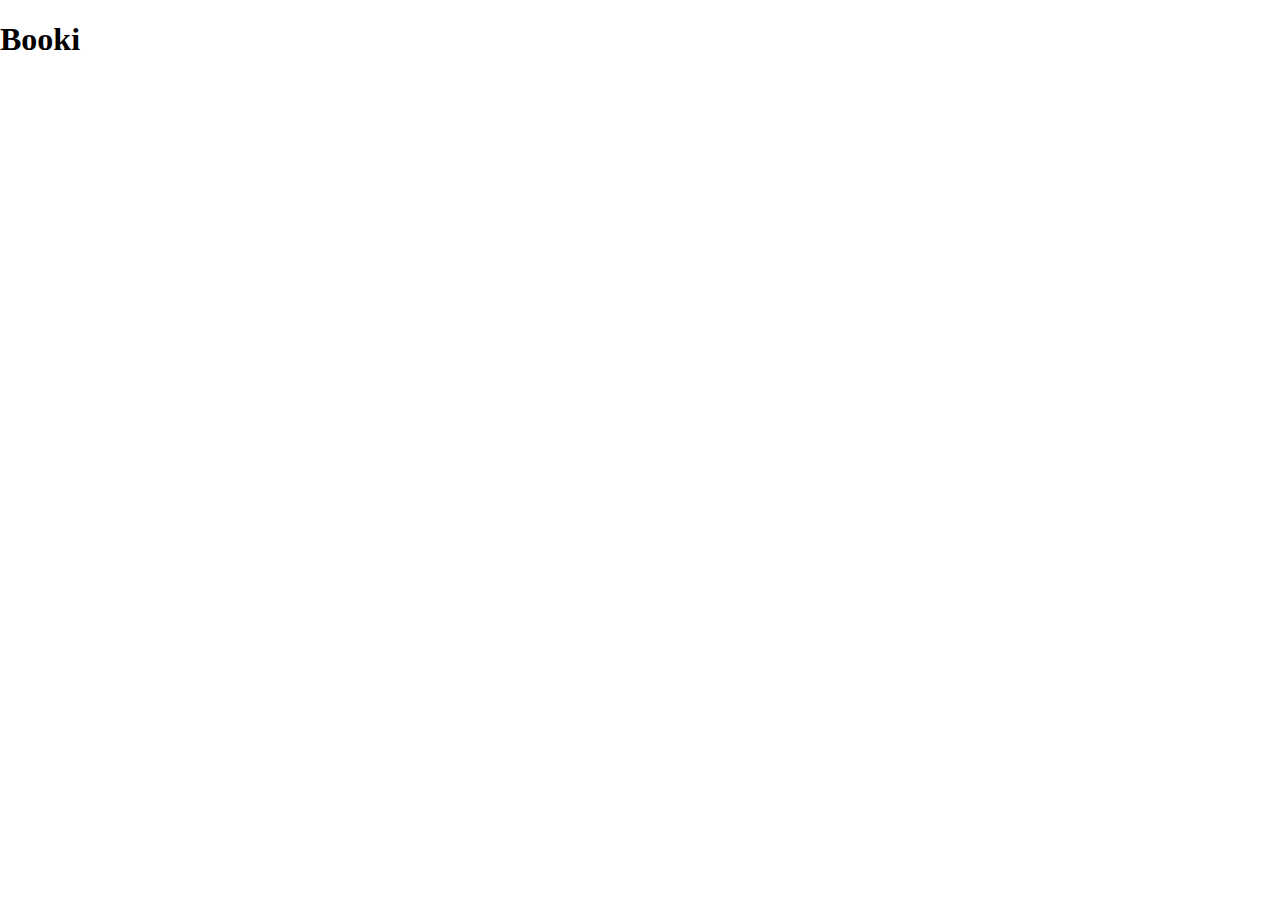
==== index.html @ 427a2ab8 "first commit" ====
<!DOCTYPE html>
<html>
    <head>
        <title>Booki</title>
        <meta charset="UTF-8">
        <meta name="viewport" content="width=device-width, initial-scale=1">
        <link href="css/normalize.css" type="text/css" rel="stylesheet" />
        <link href="css/style.css" type="text/css" rel="stylesheet" />
        <link rel="preconnect" href="https://fonts.googleapis.com">
        <link rel="preconnect" href="https://fonts.gstatic.com" crossorigin>
        <link href="https://fonts.googleapis.com/css2?family=Raleway:ital,wght@0,100;0,200;0,300;0,400;0,500;0,600;0,700;0,800;0,900;1,100;1,200;1,300;1,400;1,500;1,600;1,700;1,800;1,900&display=swap" rel="stylesheet">
        <link rel="stylesheet" href="https://cdn.jsdelivr.net/npm/@fortawesome/fontawesome-free@5.15.4/css/fontawesome.min.css" integrity="sha384-jLKHWM3JRmfMU0A5x5AkjWkw/EYfGUAGagvnfryNV3F9VqM98XiIH7VBGVoxVSc7" crossorigin="anonymous">
    </head>
    <body>
        <h1>Booki</h1>
    </body>
</html>
---- css/style.css ----
html {
    box-sizing: border-box;
  }

*, *:before, *:after {
    box-sizing: inherit;
  }
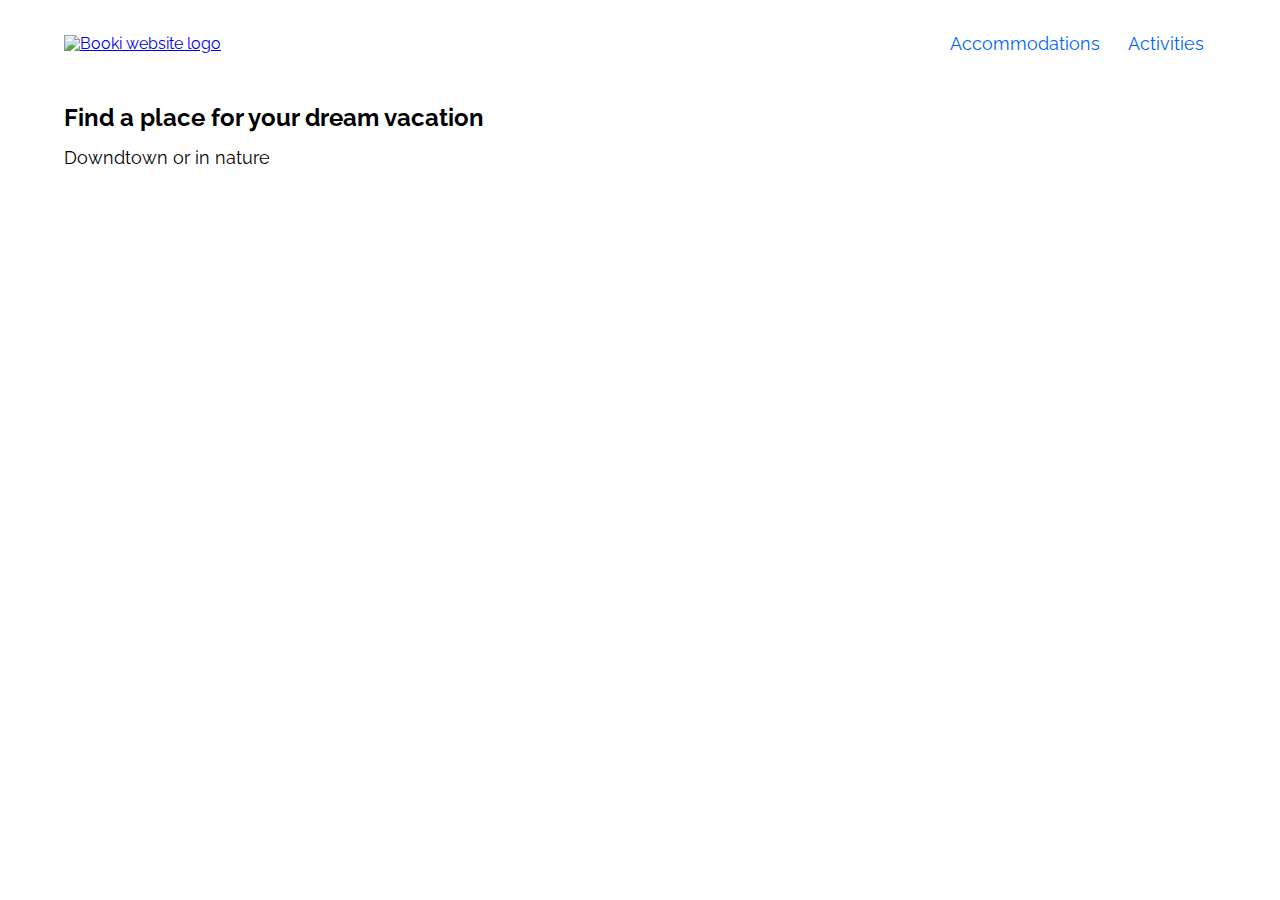
==== commit 497eb5d2: "Minor corrections for the style" ====
--- a/index.html
+++ b/index.html
@@ -1,17 +1,36 @@
 <!DOCTYPE html>
 <html>
     <head>
-        <title>Booki</title>
+        <meta name="viewport" content="width=device-width, initial-scale=1.0">
         <meta charset="UTF-8">
-        <meta name="viewport" content="width=device-width, initial-scale=1">
+        <title>Booki website</title>
         <link href="css/normalize.css" type="text/css" rel="stylesheet" />
         <link href="css/style.css" type="text/css" rel="stylesheet" />
         <link rel="preconnect" href="https://fonts.googleapis.com">
         <link rel="preconnect" href="https://fonts.gstatic.com" crossorigin>
         <link href="https://fonts.googleapis.com/css2?family=Raleway:ital,wght@0,100;0,200;0,300;0,400;0,500;0,600;0,700;0,800;0,900;1,100;1,200;1,300;1,400;1,500;1,600;1,700;1,800;1,900&display=swap" rel="stylesheet">
-        <link rel="stylesheet" href="https://cdn.jsdelivr.net/npm/@fortawesome/fontawesome-free@5.15.4/css/fontawesome.min.css" integrity="sha384-jLKHWM3JRmfMU0A5x5AkjWkw/EYfGUAGagvnfryNV3F9VqM98XiIH7VBGVoxVSc7" crossorigin="anonymous">
+        <script src="https://kit.fontawesome.com/d21300426d.js" crossorigin="anonymous"></script>
     </head>
     <body>
-        <h1>Booki</h1>
+    <header>
+        <nav>
+            <a href="index.html"><img src="assets/Booki.png" alt="Booki website logo"></a>
+            <div class="nav-links">
+                <ul>
+                    <li><a href="">Accommodations</a></li>
+                    <li><a href="">Activities</a></li>
+
+                    <!-- HOW TO ADD THE LINE ABOVE LI-ELEMENTS AT THE UPPER SIDE OF THE PAGE? -->
+
+                </ul>
+            </div>
+        </nav>
+
+    <div class="text-box">
+        <h1>Find a place for your dream vacation</h1>
+        <p>Downdtown or in nature</p>
+    </div>
+    </header>
+    <i class="fas fa-map-marker-alt"></i>
     </body>
 </html>--- a/css/style.css
+++ b/css/style.css
@@ -4,4 +4,80 @@
 
 *, *:before, *:after {
     box-sizing: inherit;
-  }+  }
+
+* {
+  margin: 0;
+  padding: 0;
+  font-family: 'Raleway', sans-serif;
+}
+
+header {
+  min-height: 100px;
+  width: 100%; 
+}
+
+nav {
+  display: flex;
+  padding: 2% 5%;
+  justify-content: space-between;
+  align-items: center;
+}
+
+.nav-links {
+  flex: 1;
+  text-align: right;
+}
+
+.nav-links ul li {
+  list-style: none;
+  display: inline-block;
+  padding: 8px 12px;
+  position: relative;
+}
+
+.nav-links ul li a {
+  color: #0065FC;
+  text-decoration: none;
+  font-size: 18px;
+}
+
+.nav-links ul li:hover {
+  border-top: 2px solid #0065FC;
+}
+
+.text-box {
+  width: 90%;
+  position: relative;
+  left: 5%;
+}
+
+.text-box h1 {
+  font-size: 24px;
+}
+
+.text-box p {
+  font-size: 18px;
+}
+
+@media(max-width: 768px) {
+  .text-box h1 {
+    font-size: 20px;
+  }
+  .nav-links ul li {
+    display: block;
+  }
+  .nav-links {
+    position: relative;
+    height: 100px;
+    width: 200px;
+    top: 0;
+    right: 0;
+    text-align: left;
+    z-index: 2;
+  }
+  .nav-links ul li:hover {
+    border-bottom: 2px solid #0065FC;
+    border-top: none;
+  }
+}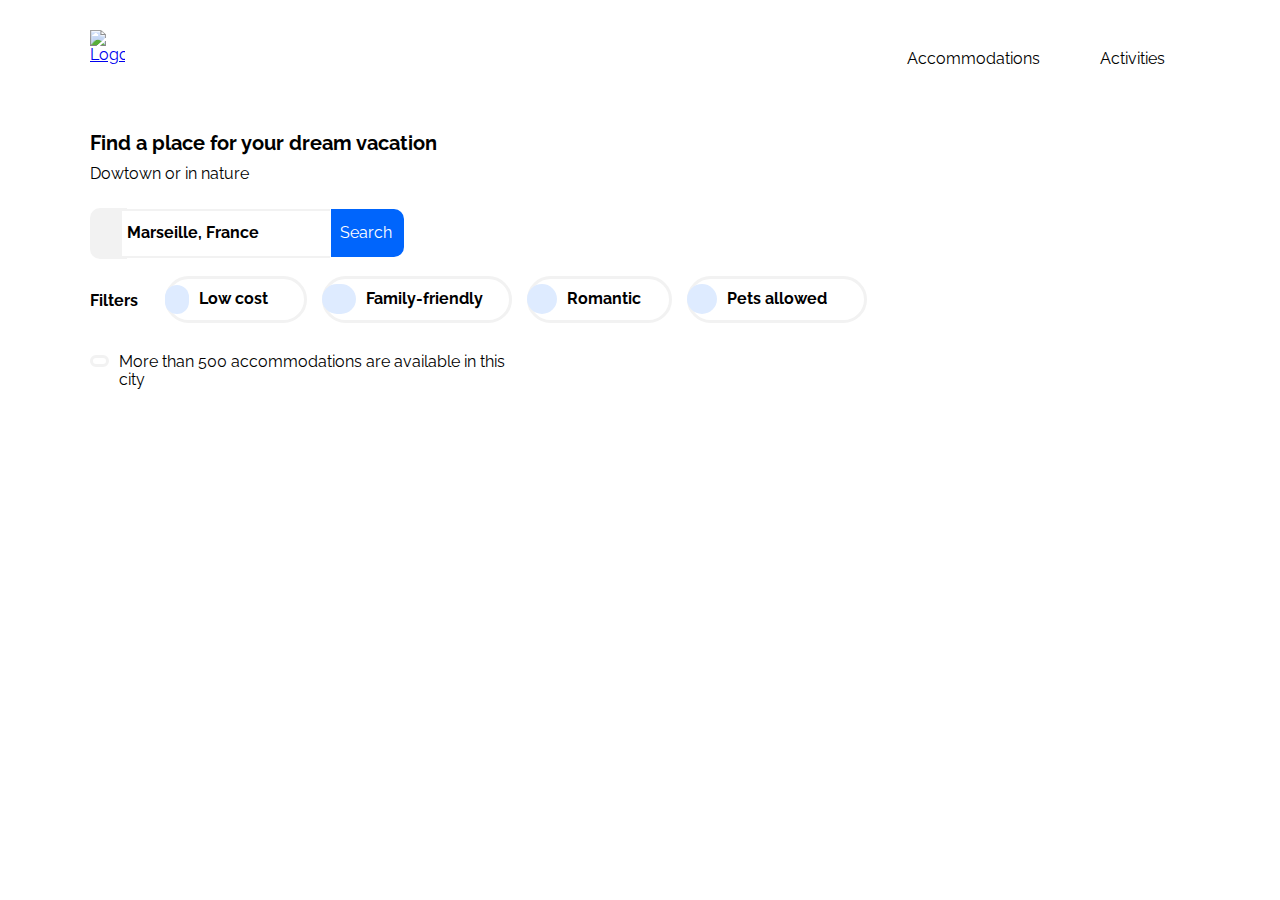
==== commit 0af0fdb9: "Styling work" ====
--- a/index.html
+++ b/index.html
@@ -1,36 +1,93 @@
 <!DOCTYPE html>
-<html>
-    <head>
-        <meta name="viewport" content="width=device-width, initial-scale=1.0">
-        <meta charset="UTF-8">
-        <title>Booki website</title>
-        <link href="css/normalize.css" type="text/css" rel="stylesheet" />
-        <link href="css/style.css" type="text/css" rel="stylesheet" />
-        <link rel="preconnect" href="https://fonts.googleapis.com">
-        <link rel="preconnect" href="https://fonts.gstatic.com" crossorigin>
-        <link href="https://fonts.googleapis.com/css2?family=Raleway:ital,wght@0,100;0,200;0,300;0,400;0,500;0,600;0,700;0,800;0,900;1,100;1,200;1,300;1,400;1,500;1,600;1,700;1,800;1,900&display=swap" rel="stylesheet">
-        <script src="https://kit.fontawesome.com/d21300426d.js" crossorigin="anonymous"></script>
-    </head>
-    <body>
+<html lang="en">
+<head>
+    <meta charset="utf-8">
+    <meta name="viewport" content="width=device-width, initial-scale=1.0">
+    <title>Booki</title>
+    <link rel="stylesheet" href="css/normalize.css">
+    <link rel="stylesheet" href="css/style.css">
+    <link rel="preconnect" href="https://fonts.googleapis.com">
+    <link rel="preconnect" href="https://fonts.gstatic.com" crossorigin>
+    <link href="https://fonts.googleapis.com/css2?family=Raleway:wght@100;200;300;400;600;700&display=swap" rel="stylesheet">
+    <script src="https://kit.fontawesome.com/d21300426d.js" crossorigin="anonymous"></script>
+</head>
+
+<body>
+    
+<!----- logo + Navigation ----->
+
     <header>
-        <nav>
-            <a href="index.html"><img src="assets/Booki.png" alt="Booki website logo"></a>
-            <div class="nav-links">
-                <ul>
-                    <li><a href="">Accommodations</a></li>
-                    <li><a href="">Activities</a></li>
 
-                    <!-- HOW TO ADD THE LINE ABOVE LI-ELEMENTS AT THE UPPER SIDE OF THE PAGE? -->
+        <div class="nav-wrapper">
+            <div class="left-side">
+                <div class="brand">
+                    <div><a href="index.html"><img src="images/Booki.png" alt="Logo"></a></div>
+                </div>
+            </div>
 
-                </ul>
+            <nav class="right-side">
+                <div class="nav-link-wrapper" id="acc">
+                    <a href="">Accommodations</a>
+                </div>
+                <div class="nav-link-wrapper" id="act">
+                    <a href="">Activities</a>
+                </div>
+            </nav>
+        </div>
+
+    </header>
+
+<!----- Search ----->
+
+    <section class="search">
+
+        <h1>Find a place for your dream vacation</h1>
+        <p>Dowtown or in nature</p>
+
+        <form id="computer">
+            <label><i class="fas fa-map-marker-alt"></i></label>
+            <input type="text" value="Marseille, France">
+            <button type="submit">Search</button>
+        </form>
+
+        <form id="mobile">
+            <label><i class="fas fa-map-marker-alt"></i></label>
+            <input type="text" value="Marseille, France">
+            <button type="submit"><i class="fas fa-search"></i></button>
+        </form>
+
+    </section>
+
+<!----- Filters ----->
+
+    <section class="filters">
+
+        <h2>Filters</h2>
+
+        <div class="row">
+            <div class="filters-col" id="one">
+                <i class="fas fa-money-bill-wave"></i>
+                <h3>Low cost</h3>
             </div>
-        </nav>
+            <div class="filters-col" id="two">
+                <i class="fas fa-child"></i>
+                <h3>Family-friendly</h3>
+            </div>
+            <div class="filters-col" id="three">
+                <i class="fas fa-heart"></i>
+                <h3>Romantic</h3>
+            </div>
+            <div class="filters-col" id="four">
+                <i class="fas fa-dog"></i>
+                <h3>Pets allowed</h3>
+            </div>
+        </div>
 
-    <div class="text-box">
-        <h1>Find a place for your dream vacation</h1>
-        <p>Downdtown or in nature</p>
-    </div>
-    </header>
-    <i class="fas fa-map-marker-alt"></i>
-    </body>
-</html>+        <div class="info">
+            <i class="fas fa-info"></i>
+            <p>More than 500 accommodations are available in this<br>city</p>
+        </div>
+
+    </section>
+
+</body>--- a/css/style.css
+++ b/css/style.css
@@ -1,83 +1,345 @@
-html {
-    box-sizing: border-box;
-  }
+*{
+  box-sizing: border-box;
+  font-family: 'Raleway', sans-serif;
+}
+a{
+  padding: 15px;
+  margin-left: -20px;
+}
+h1{
+  font-size: 20px;
+  margin-bottom: 0px;
+}
+p{
+  margin-top: 10px;
+}
+form{
+  margin-top: 10px;
+}
+form input{
+  border: 2px solid #F2F2F2;
+  border-left: none;
+  border-right: none;
+  padding: 13px 5px 13px 5px;
+  font-weight: bold;
+  font-size: 16px;
+}
+form button{
+  border: none;
+  background: #0065FC;
+  color: white;
+  border-radius: 10px;
+  border-bottom-left-radius: 0px;
+  border-top-left-radius: 0px;
+  padding: 15px 12px 14px 9px;
+  margin-left: -3px;
+}
+form i{
+  background: #F2F2F2;
+  border-radius: 10px;
+  border-bottom-right-radius: 0px;
+  border-top-right-radius: 0px;
+  padding: 15px 19px 17px 18px;
+  margin-right: -5px;
+  margin-bottom: -5px;
+}
+.search{
+  display: flex;
+  flex-direction: column;
+  padding-left: 90px;
+}
+.brand{
+  position: relative;
+  padding-left: 80px;
+  padding-top: 20px;
+}
+.brand img{
+  max-width: 50%;
+  margin-left: 5px;
+  margin-top: 10px;
+}
+.nav-wrapper{
+  display: flex;
+  justify-content: space-between;
+  padding-left: 10px;
+}
+.right-side{
+  display: flex;
+  padding: 50px;
+}
+.nav-wrapper .right-side div{
+  margin-right: 50px;
+  font-size: 16px;
+}
+.nav-link-wrapper a{
+  color: black;
+  text-decoration: none;
+}
+.nav-link-wrapper a:hover{
+  padding-top: 46px;
+  border-top: 3px solid;
+  color: #0065FC;
+}
+.filters-col:hover{
+  background-color: #F2F2F2;
+}
+h2{
+  display: inline-block;
+}
+#mobile{
+  display: none;
+}
+.filters{
+  padding-left: 90px;
+}
+.filters h2{
+  top: 34px;
+  position: relative;
+  margin: 0px;
+  font-size: 16px;
+}
+.row{
+  display: flex;
+  flex-wrap: wrap;
+  margin-left: 60px;
+}
+.filters-col{
+  display: flex;
+  border: 3px solid #F2F2F2;
+  border-radius: 30px;
+  align-items: center;
+  height: 47px;
+  margin-left: 15px;
+}
+.filters-col i{
+  display: flex;
+  align-items: center;
+  border: transparent;
+  border-radius: 50px;
+  padding: 15px;
+  background-color: #DEEBFF;
+  color: #0065FC;
+  margin: 11px 0px 11px -3px;
+}
+.filters p{
+  margin-top: 30px;
+}
+.info{
+  display: flex;
+  align-items: baseline;
+}
+.info p{
+  padding-left: 10px;
+  font-size: 16px;
+}
+.info i{
+  padding: 3px 6px 3px 7px;
+  border: 3px solid #F2F2F2;
+  border-radius: 50px;
+  color: #0065FC;
+  font-size: 12px;
+}
+.filters-col h3{
+  padding-left: 10px;
+  font-size: 16px;
+}
+#one{
+  flex-basis: 142px;
+}
+#two{
+  flex-basis: 190px;
+}
+#three{
+  flex-basis: 145px;
+}
+#four{
+  flex-basis: 180px;
+}
+.fas.fa-money-bill-wave{
+  padding: 16px 12px 13px 12px;
+}
+.fas.fa-child{
+  padding: 15px 17px 15px 17px;
+}
 
-*, *:before, *:after {
-    box-sizing: inherit;
-  }
+/*----- Tablets -----*/
 
-* {
-  margin: 0;
-  padding: 0;
-  font-family: 'Raleway', sans-serif;
+@media(min-width: 768px) and (max-width: 992px){
+  h1{
+      font-size: 16px;
+  }
+  form{
+      margin-top: 15px;
+      font-size: 14px;
+  }
+  a{
+      font-size: 14px;
+  }
+  p{
+      font-size: 14px;
+      padding-top: 20px;
+  }
+  form button{
+      border-radius: 15px;
+      padding: 10px 20px 10px 15px;
+      margin-left: -30px;
+  }
+  form input{
+      border: 2px solid #F2F2F2;
+      border-left: none;
+      border-right: none;
+      padding: 14px 10px 12px;
+  }
+  form i{
+      padding: 16px 19px 18px 15px;
+      margin-right: -5px;
+      margin-bottom: -5px;
+  }
+  .nav-link-wrapper{
+      margin: 0px 10px;
+      padding-left: 10px;
+  }
+  .brand{
+      margin-top: -10px;
+      margin-right: 40px;      
+  }
+  .nav-wrapper{
+      flex-direction: column;
+      text-align: center;
+  }
+  .right-side{
+      justify-content: center;
+      padding-left: 90px;
+      padding-top: 20px;
+      padding-bottom: 10px;
+  }
+  .brand img{
+      max-width: 50%;
+      height: auto;
+  }
+  .search{
+      display: flex;
+      position: relative;
+      flex-direction: column;
+      margin-top: -60px;
+      margin-left: -34px;
+      padding: 50px 90px;
+  }
+  .fas.fa-search{
+      background: #0065FC;
+      padding: 0px;
+  }
+  .search p{
+      margin-top: -5px;
+  }
+  #acc a{
+      color: #0065FC;
+  }
+  #computer{
+      display: none;
+  }
+  #mobile{
+      display: flex;
+  }
+  #acc{
+      border-bottom: 3px solid #0065FC;
+      padding: 0px 20px 10px 30px;
+      margin-right: 0px;
+  }
+  #act{
+      border-bottom: 3px solid #F2F2F2;
+      padding: 0px 40px 10px 30px;
+      margin-left: 0px;
+  }
 }
 
-header {
-  min-height: 100px;
-  width: 100%; 
-}
+/*----- Phones -----*/
 
-nav {
-  display: flex;
-  padding: 2% 5%;
-  justify-content: space-between;
-  align-items: center;
-}
-
-.nav-links {
-  flex: 1;
-  text-align: right;
-}
-
-.nav-links ul li {
-  list-style: none;
-  display: inline-block;
-  padding: 8px 12px;
-  position: relative;
-}
-
-.nav-links ul li a {
-  color: #0065FC;
-  text-decoration: none;
-  font-size: 18px;
-}
-
-.nav-links ul li:hover {
-  border-top: 2px solid #0065FC;
-}
-
-.text-box {
-  width: 90%;
-  position: relative;
-  left: 5%;
-}
-
-.text-box h1 {
-  font-size: 24px;
-}
-
-.text-box p {
-  font-size: 18px;
-}
-
-@media(max-width: 768px) {
-  .text-box h1 {
-    font-size: 20px;
-  }
-  .nav-links ul li {
-    display: block;
-  }
-  .nav-links {
-    position: relative;
-    height: 100px;
-    width: 200px;
-    top: 0;
-    right: 0;
-    text-align: left;
-    z-index: 2;
-  }
-  .nav-links ul li:hover {
-    border-bottom: 2px solid #0065FC;
-    border-top: none;
+@media(max-width: 768px){
+  h1{
+      font-size: 14px;
+  }
+  form{
+      margin-top: 15px;
+      font-size: 14px;
+  }
+  a{
+      font-size: 14px;
+  }
+  p{
+      font-size: 14px;
+      padding-top: 20px;
+  }
+  form button{
+      border-radius: 15px;
+      padding: 10px 20px 10px 15px;
+      margin-left: -30px;
+  }
+  form input{
+      border: 2px solid #F2F2F2;
+      border-left: none;
+      border-right: none;
+      padding: 14px 10px 12px;
+  }
+  form i{
+      padding: 16px 19px 18px 15px;
+      margin-right: -5px;
+      margin-bottom: -5px;
+  }
+  .nav-link-wrapper{
+      margin: 0px 10px;
+      padding-left: 10px;
+  }
+  .brand{
+      margin-top: -10px;
+      margin-right: 40px;      
+  }
+  .nav-wrapper{
+      flex-direction: column;
+      text-align: center;
+  }
+  .right-side{
+      justify-content: center;
+      padding-left: 90px;
+      padding-top: 20px;
+      padding-bottom: 10px;
+  }
+  .brand img{
+      max-width: 50%;
+      height: auto;
+  }
+  .search{
+      display: flex;
+      position: relative;
+      flex-direction: column;
+      margin-top: -60px;
+      margin-left: -34px;
+      padding: 50px 90px;
+  }
+  .fas.fa-search{
+      background: #0065FC;
+      padding: 0px;
+  }
+  .search p{
+      margin-top: -5px;
+  }
+  #acc a{
+      color: #0065FC;
+  }
+  #computer{
+      display: none;
+  }
+  #mobile{
+      display: flex;
+  }
+  #acc{
+      border-bottom: 3px solid #0065FC;
+      padding: 0px 20px 10px 30px;
+      margin-right: 0px;
+  }
+  #act{
+      border-bottom: 3px solid #F2F2F2;
+      padding: 0px 40px 10px 30px;
+      margin-left: 0px;
   }
 }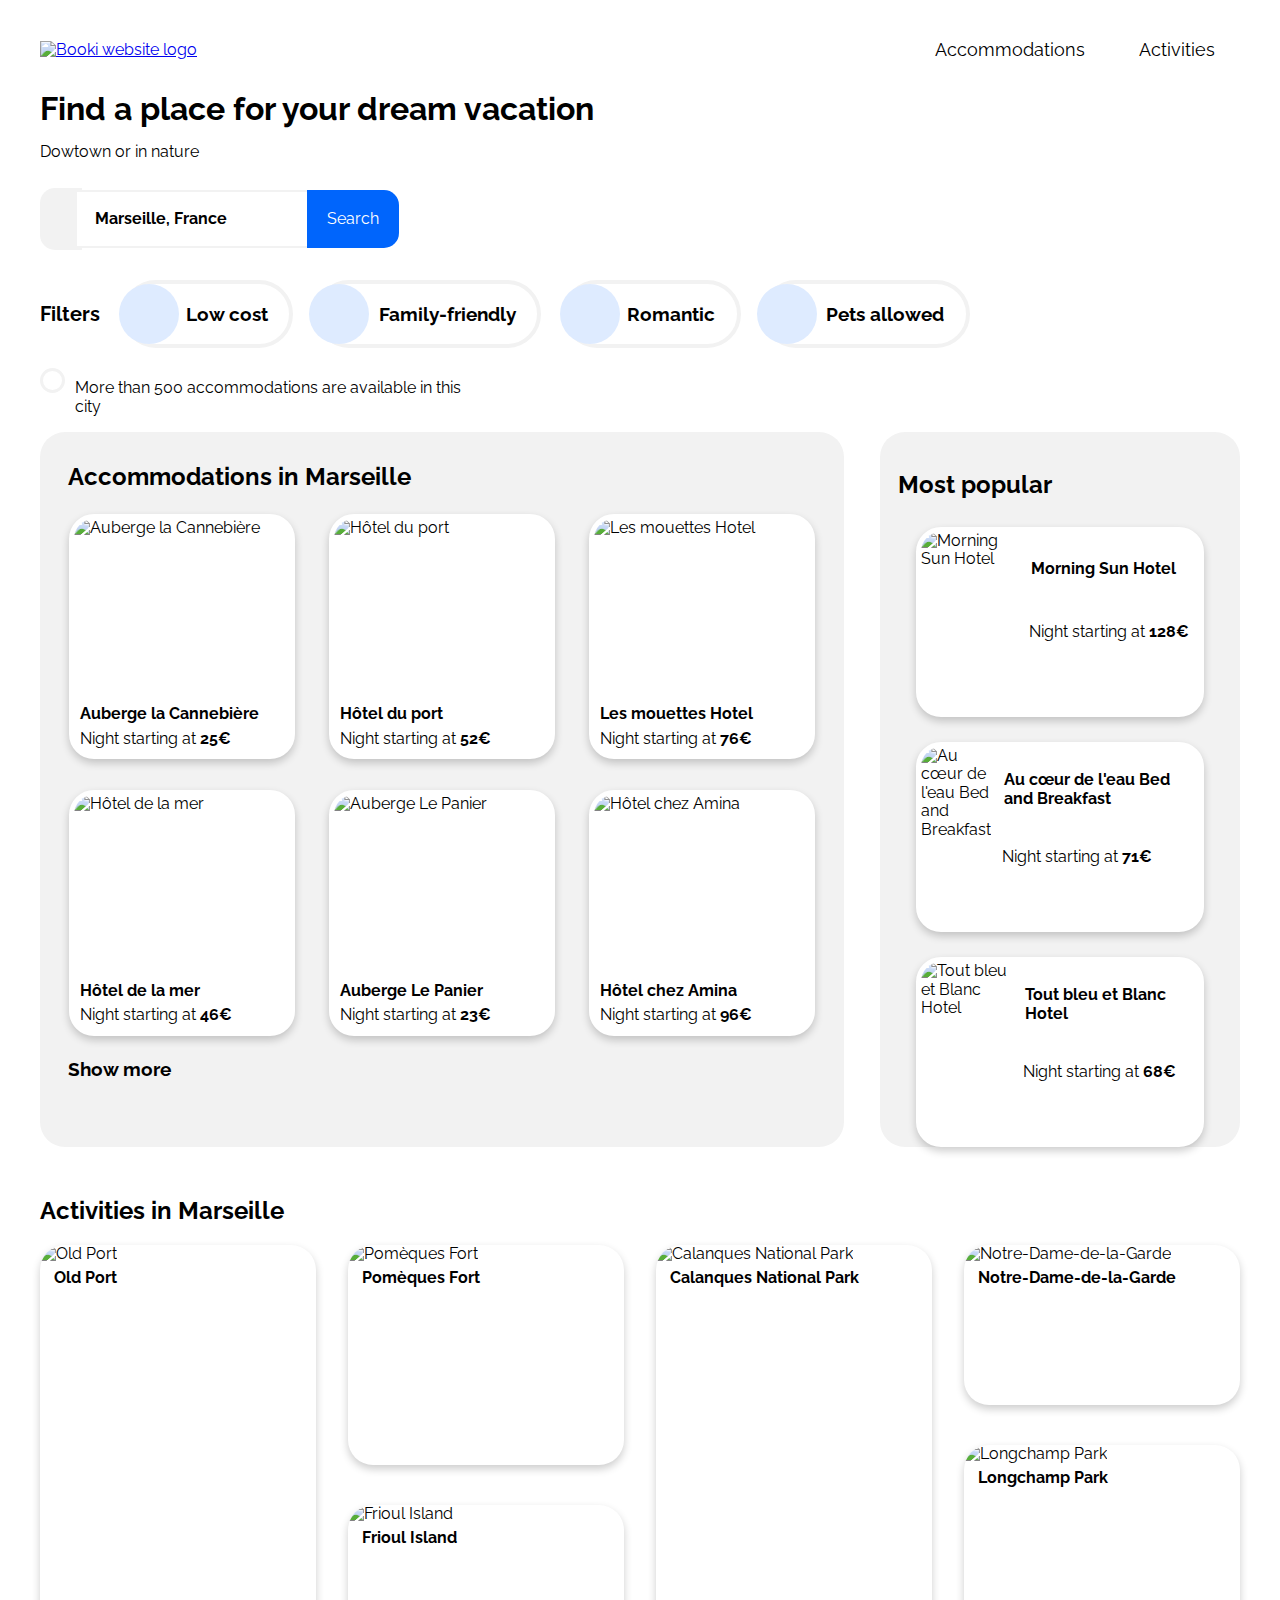
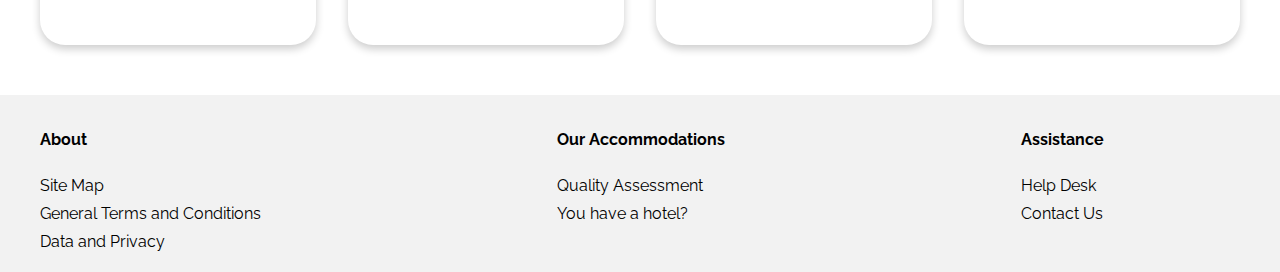
==== commit 55fddfed: "Adjusted position of various elements" ====
--- a/index.html
+++ b/index.html
@@ -1,8 +1,10 @@
 <!DOCTYPE html>
 <html lang="en">
-<head>
+
+  <head>
+
     <meta charset="utf-8">
-    <meta name="viewport" content="width=device-width, initial-scale=1.0">
+    <meta name="viewport" content="width=device-width, initial-scale=1">
     <title>Booki</title>
     <link rel="stylesheet" href="css/normalize.css">
     <link rel="stylesheet" href="css/style.css">
@@ -10,84 +12,321 @@
     <link rel="preconnect" href="https://fonts.gstatic.com" crossorigin>
     <link href="https://fonts.googleapis.com/css2?family=Raleway:wght@100;200;300;400;600;700&display=swap" rel="stylesheet">
     <script src="https://kit.fontawesome.com/d21300426d.js" crossorigin="anonymous"></script>
-</head>
-
-<body>
-    
-<!----- logo + Navigation ----->
+
+  </head>
+
+  <body>
+
+    <!-- Logo + Navigation -->
 
     <header>
 
-        <div class="nav-wrapper">
-            <div class="left-side">
-                <div class="brand">
-                    <div><a href="index.html"><img src="images/Booki.png" alt="Logo"></a></div>
+      <a href="index.html"><img src="images/Booki.png" alt="Booki website logo"></a>
+
+      <nav>
+
+        <a href="#acc-link">Accommodations</a>
+        <a href="#act-link">Activities</a>
+
+      </nav>
+
+    </header>
+
+    <!-- H1 + Search -->
+
+    <section class="search">
+
+      <h1>Find a place for your dream vacation</h1>
+
+      <p>Dowtown or in nature</p>
+
+      <form action="placeholder.html" method="post">
+        <label><i class="fas fa-map-marker-alt"></i></label>
+        <input type="text" value="Marseille, France">
+        <button type="submit"><span>Search</span><i class="fas fa-search"></i></button>
+      </form>
+
+    </section>
+
+    <!-- Filters -->
+
+    <section class="filters">
+
+      <h2>Filters</h2>
+
+      <div class="filters-row">
+        <div class="filters-col">
+          <i class="fas fa-money-bill-wave"></i>
+          <h3>Low cost</h3>
+        </div>
+        <div class="filters-col">
+          <i class="fas fa-child"></i>
+          <h3>Family-friendly</h3>
+        </div>
+        <div class="filters-col">
+          <i class="fas fa-heart"></i>
+          <h3>Romantic</h3>
+        </div>
+        <div class="filters-col">
+          <i class="fas fa-dog"></i>
+          <h3>Pets allowed</h3>
+        </div>
+      </div>
+
+      <div class="info">
+        <i class="fas fa-info"></i>
+        <p>More than 500 accommodations are available in this<br> city</p>
+      </div>
+
+    </section>
+
+    <!-- Accommodations -->
+
+    <section id="acc-link" class="accommodations">
+
+      <!-- Accommodations in Marseille -->
+
+      <article class="acc-mars">
+
+        <h2>Accommodations in Marseille</h2>
+
+        <div class="mars-cards">
+
+          <div class="card">
+            <img src="images/marcus-loke-WQJvWU_HZFo-unsplash.jpg" alt="Auberge la Cannebière">
+            <div class="container">
+              <h4>Auberge la Cannebière</h4>
+              <p>Night starting at <b>25€</b></p>
+              <div class="stars">
+                <i class="fas fa-star"></i>
+                <i class="fas fa-star"></i>
+                <i class="fas fa-star"></i>
+                <i class="fas fa-star"></i>
+                <i id="aub-grey" class="fas fa-star"></i>
+              </div>
+            </div>
+          </div>
+
+          <div class="card">
+            <img src="images/fred-kleber-gTbaxaVLvsg-unsplash.jpg" alt="Hôtel du port">
+            <div class="container">
+              <h4>Hôtel du port</h4>
+              <p>Night starting at <b>52€</b></p>
+              <div class="stars">
+                <i class="fas fa-star"></i>
+                <i class="fas fa-star"></i>
+                <i class="fas fa-star"></i>
+                <i class="fas fa-star"></i>
+                <i class="fas fa-star"></i>
+              </div>
+            </div>
+          </div>
+
+          <div class="card">
+            <img src="images/reisetopia-B8WIgxA_PFU-unsplash.jpg" alt="Les mouettes Hotel">
+            <div class="container">
+              <h4>Les mouettes Hotel</h4>
+              <p>Night starting at <b>76€</b></p>
+              <div class="stars">
+                <i class="fas fa-star"></i>
+                <i class="fas fa-star"></i>
+                <i class="fas fa-star"></i>
+                <i class="fas fa-star"></i>
+                <i id="mou-grey" class="fas fa-star"></i>
+              </div>
+            </div>
+          </div>
+
+          <div class="card">
+            <img src="images/annie-spratt-Eg1qcIitAuA-unsplash.jpg" alt="Hôtel de la mer">
+            <div class="container">
+              <h4>Hôtel de la mer</h4>
+              <p>Night starting at <b>46€</b></p>
+              <div class="stars">
+                <i class="fas fa-star"></i>
+                <i class="fas fa-star"></i>
+                <i class="fas fa-star"></i>
+                <i id="mer-grey" class="fas fa-star"></i>
+                <i id="me-grey" class="fas fa-star"></i>
+              </div>
+            </div>
+          </div>
+
+          <div class="card">
+            <img src="images/nicate-lee-kT-ZyaiwBe0-unsplash.jpg" alt="Auberge Le Panier">
+            <div class="container">
+              <h4>Auberge Le Panier</h4>
+              <p>Night starting at <b>23€</b></p>
+              <div class="stars">
+                <i class="fas fa-star"></i>
+                <i class="fas fa-star"></i>
+                <i class="fas fa-star"></i>
+                <i class="fas fa-star"></i>
+                <i id="pan-grey" class="fas fa-star"></i>
+              </div>
+            </div>
+          </div>
+
+          <div class="card">
+            <img src="images/febrian-zakaria-M6S1WvfW68A-unsplash.jpg" alt="Hôtel chez Amina">
+            <div class="container">
+              <h4>Hôtel chez Amina</h4>
+              <p>Night starting at <b>96€</b></p>
+              <div class="stars">
+                <i class="fas fa-star"></i>
+                <i class="fas fa-star"></i>
+                <i class="fas fa-star"></i>
+                <i class="fas fa-star"></i>
+                <i class="fas fa-star"></i>
+              </div>
+            </div>
+          </div>
+
+        </div>
+
+        <a href="#"><h3>Show more</h3></a>
+
+      </article>
+
+      <!-- Most Popular -->
+
+      <aside>
+
+        <div class="popular">
+          
+          <div class="pop-head">
+            <h2>Most popular</h2>
+            <a href="#"><i class="fas fa-chart-line"></i></a>
+          </div>
+
+          <div class="pop-col">
+
+            <div class="popular-card">
+              <img src="images/emile-guillemot-Bj_rcSC5XfE-unsplash.jpg" alt="Morning Sun Hotel">
+              <div class="popular-container">
+                <h4>Morning Sun Hotel</h4>
+                <p>Night starting at <strong>128€</strong></p>
+                <div class="stars">
+                  <i class="fas fa-star"></i>
+                  <i class="fas fa-star"></i>
+                  <i class="fas fa-star"></i>
+                  <i class="fas fa-star"></i>
+                  <i class="fas fa-star"></i>
                 </div>
-            </div>
-
-            <nav class="right-side">
-                <div class="nav-link-wrapper" id="acc">
-                    <a href="">Accommodations</a>
+              </div>
+            </div>
+
+            <div class="popular-card">
+              <img src="images/aw-creative-VGs8z60yT2c-unsplash.jpg" alt="Au cœur de l'eau Bed and Breakfast">
+              <div class="popular-container">
+                <h4>Au cœur de l'eau Bed and Breakfast</h4>
+                <p>Night starting at <strong>71€</strong></p>
+                <div class="stars">
+                  <i class="fas fa-star"></i>
+                  <i class="fas fa-star"></i>
+                  <i class="fas fa-star"></i>
+                  <i class="fas fa-star"></i>
+                  <i id="bnb-grey" class="fas fa-star"></i>
                 </div>
-                <div class="nav-link-wrapper" id="act">
-                    <a href="">Activities</a>
+              </div>
+            </div>
+
+            <div class="popular-card">
+              <img src="images/febrian-zakaria-sjvU0THccQA-unsplash.jpg" alt="Tout bleu et Blanc Hotel">
+              <div class="popular-container">
+                <h4>Tout bleu et Blanc Hotel</h4>
+                <p>Night starting at <strong>68€</strong></p>
+                <div class="stars">
+                  <i class="fas fa-star"></i>
+                  <i class="fas fa-star"></i>
+                  <i class="fas fa-star"></i>
+                  <i class="fas fa-star"></i>
+                  <i id="tou-grey" class="fas fa-star"></i>
                 </div>
-            </nav>
-        </div>
-
-    </header>
-
-<!----- Search ----->
-
-    <section class="search">
-
-        <h1>Find a place for your dream vacation</h1>
-        <p>Dowtown or in nature</p>
-
-        <form id="computer">
-            <label><i class="fas fa-map-marker-alt"></i></label>
-            <input type="text" value="Marseille, France">
-            <button type="submit">Search</button>
-        </form>
-
-        <form id="mobile">
-            <label><i class="fas fa-map-marker-alt"></i></label>
-            <input type="text" value="Marseille, France">
-            <button type="submit"><i class="fas fa-search"></i></button>
-        </form>
+              </div>
+            </div>
+
+          </div>
+
+        </div>
+
+      </aside>
 
     </section>
 
-<!----- Filters ----->
-
-    <section class="filters">
-
-        <h2>Filters</h2>
-
-        <div class="row">
-            <div class="filters-col" id="one">
-                <i class="fas fa-money-bill-wave"></i>
-                <h3>Low cost</h3>
-            </div>
-            <div class="filters-col" id="two">
-                <i class="fas fa-child"></i>
-                <h3>Family-friendly</h3>
-            </div>
-            <div class="filters-col" id="three">
-                <i class="fas fa-heart"></i>
-                <h3>Romantic</h3>
-            </div>
-            <div class="filters-col" id="four">
-                <i class="fas fa-dog"></i>
-                <h3>Pets allowed</h3>
-            </div>
-        </div>
-
-        <div class="info">
-            <i class="fas fa-info"></i>
-            <p>More than 500 accommodations are available in this<br>city</p>
-        </div>
+    <!-- Activities -->
+
+    <section id="act-link" class="activities">
+
+      <h2>Activities in Marseille</h2>
+
+      <article class="act-mars">
+
+        <div class="port">
+          <img src="images/reno-laithienne-QUgJhdY5Fyk-unsplash.jpg" alt="Old Port">
+          <h4>Old Port</h4>
+        </div>
+
+        <div class="fort">
+          <img src="images/paul-hermann-QFTrLdQIRhI-unsplash.jpg" alt="Pomèques Fort">
+          <h4>Pomèques Fort</h4>    
+        </div>
+
+        <div class="island">
+          <img src="images/kevin-hikari-rV_Qd1l-VXg-unsplash.jpg" alt="Frioul Island">
+          <h4>Frioul Island</h4>
+        </div>
+
+        <div class="national">
+          <img src="images/kilyan-sockalingum-NR8-cBCN3aI-unsplash.jpg" alt="Calanques National Park">
+          <h4>Calanques National Park</h4>
+        </div>
+
+        <div class="notre">
+          <img src="images/florian-wehde-xW9e8gdotxI-unsplash.jpg" alt="Notre-Dame-de-la-Garde">
+          <h4>Notre-Dame-de-la-Garde</h4>
+        </div>
+
+        <div class="longchamp">
+          <img src="images/lena-paulin-wH2-EJoDcV0-unsplash.jpg" alt="Longchamp Park">
+          <h4>Longchamp Park</h4>
+        </div>
+
+      </article>
 
     </section>
 
-</body>+    <!-- Footer -->
+
+    <footer>
+
+        <div class="about">
+            <h5>About</h5>
+            <ul>
+                <li><a href="#">Site Map</a></li>
+                <li><a href="#">General Terms and Conditions</a></li>
+                <li><a href="#">Data and Privacy</a></li>
+            </ul>
+        </div>
+
+        <div class="our-acc">
+            <h5>Our Accommodations</h5>
+            <ul>
+                <li><a href="#">Quality Assessment</a></li>
+                <li><a href="#">You have a hotel?</a></li>
+            </ul>
+        </div>
+
+        <div class="assistance">
+            <h5>Assistance</h5>
+            <ul>
+                <li><a href="#">Help Desk</a></li>
+                <li><a href="#">Contact Us</a></li>
+            </ul>
+        </div>
+
+    </footer>
+
+  </body>
+
+</html>--- a/css/style.css
+++ b/css/style.css
@@ -1,345 +1,901 @@
-*{
+html {
   box-sizing: border-box;
+}
+
+*,
+*:before,
+*:after {
+  box-sizing: inherit;
+}
+
+* {
   font-family: 'Raleway', sans-serif;
 }
-a{
-  padding: 15px;
-  margin-left: -20px;
-}
-h1{
+
+/*-- logo + Navigation --*/
+
+header {
+  display: flex;
+  flex-direction: row;
+  justify-content: space-between;
+  align-items: center;
+  margin: 40px 40px 30px;
+}
+
+@media(max-width: 768px) {
+  header {
+      flex-direction: column;
+      margin-top: 20px;
+  }
+
+  h1 {
+      font-size: 20px;
+  }
+}
+
+header a img {
+  width: 80%;
+}
+
+@media(max-width: 768px) {
+  header a img {
+      margin-left: 20%;
+      margin-bottom: 10%;
+  }
+}
+
+nav a {
+  text-decoration: none;
+  color: black;
+  padding: 65px 25px 0;
+  font-size: 18px;
+}
+
+@media(max-width: 768px) {
+  nav {
+      display: flex;
+  }
+
+  nav a {
+      text-decoration: none;
+      border-bottom: 3px solid #F2F2F2;
+  }
+
+  nav a:nth-child(1) {
+      padding: 0 20px 10px;
+  }
+  
+  nav a:nth-child(2) {
+      padding: 0 30px 10px;
+  }
+}
+
+nav a:hover {
+  border-top: 4px solid #0065FC;
+  color: #0065FC;
+}
+
+@media(max-width: 768px) {
+  nav a:hover {
+      border-top: none;
+      color: #0065FC;
+      border-bottom: 3px solid #0065FC;
+  }
+}
+
+/*-- H1 + Search --*/
+
+.search {
+  margin: 0 40px;
+}
+
+h1 {
+  margin-bottom: 0;
+}
+
+form {
+  display: flex;
+  flex-direction: row;
+  align-items: baseline;
+  margin-top: 30px;
+}
+
+@media(max-width: 768px) {
+  form {
+      margin-top: 20px;
+      margin-right: -20px;
+  }
+}
+
+.fas.fa-map-marker-alt {
+  background: #F2F2F2;
+  border-radius: 15px;
+  border-bottom-right-radius: 0;
+  border-top-right-radius: 0;
+  padding: 19px 23px 19px 19px;
   font-size: 20px;
-  margin-bottom: 0px;
-}
-p{
-  margin-top: 10px;
-}
-form{
-  margin-top: 10px;
-}
-form input{
+}
+
+@media(max-width: 768px) {
+  .fas.fa-map-marker-alt {
+      padding: 16px 20px 16px 16px;
+      font-size: 18px;
+  }
+}
+
+form input {
+  position: relative;
+  right: 5px;
+  bottom: 2px;
   border: 2px solid #F2F2F2;
   border-left: none;
   border-right: none;
-  padding: 13px 5px 13px 5px;
   font-weight: bold;
-  font-size: 16px;
-}
-form button{
+  padding: 18px;
+}
+
+@media(max-width: 768px) {
+  form input {
+      padding: 14px 9px;
+      font-size: 15px;
+      bottom: 1px;
+      width: 70%;
+  }
+}
+
+input:focus {
+  outline: none;
+}
+
+form button {
+  position: relative;
+  right: 9px;
+  bottom: 2px;
   border: none;
   background: #0065FC;
   color: white;
-  border-radius: 10px;
+  border-radius: 15px;
   border-bottom-left-radius: 0px;
   border-top-left-radius: 0px;
-  padding: 15px 12px 14px 9px;
-  margin-left: -3px;
-}
-form i{
-  background: #F2F2F2;
-  border-radius: 10px;
-  border-bottom-right-radius: 0px;
-  border-top-right-radius: 0px;
-  padding: 15px 19px 17px 18px;
-  margin-right: -5px;
-  margin-bottom: -5px;
-}
-.search{
-  display: flex;
-  flex-direction: column;
-  padding-left: 90px;
-}
-.brand{
-  position: relative;
-  padding-left: 80px;
-  padding-top: 20px;
-}
-.brand img{
-  max-width: 50%;
-  margin-left: 5px;
-  margin-top: 10px;
-}
-.nav-wrapper{
-  display: flex;
-  justify-content: space-between;
-  padding-left: 10px;
-}
-.right-side{
-  display: flex;
-  padding: 50px;
-}
-.nav-wrapper .right-side div{
-  margin-right: 50px;
-  font-size: 16px;
-}
-.nav-link-wrapper a{
-  color: black;
-  text-decoration: none;
-}
-.nav-link-wrapper a:hover{
-  padding-top: 46px;
-  border-top: 3px solid;
+  padding: 20px 20px;
+}
+
+@media(max-width: 768px) {
+  form button {
+      right: 20px;
+      padding: 15px;
+      border-radius: 15px;
+  }
+}
+
+.fas.fa-search {
+  display: none;
+}
+
+@media(max-width: 768px) {
+  .fas.fa-search {
+      display: contents;
+  }
+  span {
+      display: none;
+  }
+}
+
+/*-- Filters --*/
+
+.filters {
+  display: flex;
+  flex-flow: row wrap;
+  margin: 30px 40px 0;
+  align-items: center;
+}
+
+@media(max-width: 768px) {
+  .filters {
+      flex-direction: column;
+      align-items: flex-start;
+      margin: 0px 40px;
+  }
+}
+
+.filters h2 {
+  font-size: 20px;
+}
+
+.filters-row {
+  display: flex;
+  flex-flow: row wrap;
+  width: 90%;
+}
+
+@media(max-width: 768px) {
+  .filters-row {
+      width: auto;
+  }
+  .filters-row div:nth-child(1) {
+      order: 1;
+      width: 40%;
+  }
+  .filters-row div:nth-child(2) {
+      order: 3;
+      width: 55%;
+  }
+  .filters-row div:nth-child(3) {
+      order: 2;
+      width: 45%;
+  }
+  .filters-row div:nth-child(4) {
+      order: 4;
+      width: 65%;
+  }
+}
+
+.filters-col {
+  display: flex;
+  flex-flow: row wrap;
+  align-items: center;
+  border: 4px solid #F2F2F2;
+  border-radius: 50px;
+  margin: 0 0 0 2%;
+  padding: 0 2% 0 0;
+}
+
+@media(max-width: 992px) {
+  .filters-col {
+      margin: 2%;
+  }
+}
+
+@media(max-width: 768px) {
+  .filters-col {
+      margin: 0 4% 4% 0;
+      padding: 0;
+      height: 50px;
+  }
+}
+
+.filters-col h3 {
+  margin-left: 5%;
+}
+
+@media(max-width: 768px) {
+  .filters-col h3 {
+      font-size: 15px;
+      margin: 0;
+  }
+}
+
+.filters-col i {
+  display: flex;
+  flex-wrap: wrap;
+  justify-content: center;
+  align-items: center;
+  border-radius: 30px;
+  height: 60px;
+  width: 60px;
   color: #0065FC;
-}
+  background-color: #DEEBFF;
+  overflow: hidden;
+  margin-left: -5%;
+}
+
+@media(max-width: 768px) {
+  .filters-col i {
+      height: 45px;
+      width: 45px;
+      margin: -5% 0 -5% -2%;
+  }
+}
+
 .filters-col:hover{
   background-color: #F2F2F2;
 }
-h2{
-  display: inline-block;
-}
-#mobile{
-  display: none;
-}
-.filters{
-  padding-left: 90px;
-}
-.filters h2{
-  top: 34px;
-  position: relative;
-  margin: 0px;
-  font-size: 16px;
-}
-.row{
-  display: flex;
-  flex-wrap: wrap;
-  margin-left: 60px;
-}
-.filters-col{
-  display: flex;
-  border: 3px solid #F2F2F2;
-  border-radius: 30px;
-  align-items: center;
-  height: 47px;
-  margin-left: 15px;
-}
-.filters-col i{
-  display: flex;
-  align-items: center;
-  border: transparent;
-  border-radius: 50px;
-  padding: 15px;
-  background-color: #DEEBFF;
+
+.info {
+  display: flex;
+  flex-flow: row wrap;
+  align-items: baseline;
+  padding-top: 15px;
+}
+
+.info i {
   color: #0065FC;
-  margin: 11px 0px 11px -3px;
-}
-.filters p{
-  margin-top: 30px;
-}
-.info{
-  display: flex;
-  align-items: baseline;
-}
-.info p{
-  padding-left: 10px;
-  font-size: 16px;
-}
-.info i{
-  padding: 3px 6px 3px 7px;
   border: 3px solid #F2F2F2;
   border-radius: 50px;
+  height: 25px;
+  width: 25px;
+  text-align: center;
+  padding-top: 3px;
+  font-size: 14px;
+  margin-right: 10px;
+}
+
+@media(max-width: 768px) {
+  .info i {
+      margin: 5% 0 -3% 0;
+  }
+
+  .info p {
+      margin: -5% 0 0 10%;
+  }
+}
+
+@media(max-width: 768px) {
+  br {
+      display: none;
+  }
+}
+
+/*-- Accommodations --*/
+
+.accommodations {
+  margin: 0 40px 50px;
+  display: flex;
+  flex-flow: row wrap;
+  justify-content: space-between;
+}
+
+@media(max-width: 768px) {
+  .accommodations {
+      flex-flow: column-reverse wrap;
+      align-items: center;
+      margin: 10% 0 0 0;
+  }
+}
+
+/*-- Accommodations in Marseille --*/
+
+.acc-mars {
+  display: flex;
+  flex-flow: column wrap;
+  width: 67%;
+  background-color: #F2F2F2;
+  border-radius: 25px;
+  padding: 0 1%;
+}
+
+@media(max-width: 768px) {
+  .acc-mars {
+      width: 100%;
+      background-color: transparent;
+  }
+}
+
+.acc-mars h2 {
+  margin: 4% 0 1% 2%;
+}
+
+.acc-mars h3 {
+  margin: 1% 0 35% 2%;
+}
+
+@media(max-width: 768px) {
+  .acc-mars h3 {
+      margin: 5% 0 3% 2%;
+  }
+}
+
+.acc-mars a {
+  text-decoration: none;
+  color: black;
+}
+
+.mars-cards {
+  display: flex;
+  flex-flow: row wrap;
+  justify-content: space-around;
+  align-content: space-around;
+}
+
+.card {
+  display: flex;
+  flex-direction: column;
+  border: 5px solid white;
+  border-radius: 25px;
+  background-color: white;
+  box-shadow: 0 4px 8px 0 rgba(0,0,0,0.2);
+  transition: 0.5s;
+  width: 29%;
+  overflow: hidden;
+  margin: 2% 0;
+}
+
+@media(max-width: 992px) {
+  .card {
+      width: 30%;
+  }
+}
+
+@media(max-width: 768px) {
+  .card {
+      width: 95%;
+  }
+}
+
+.card:hover {
+  box-shadow: 0 8px 16px 0 rgba(0,0,0,0.5);
+}
+
+.card img {
+  object-fit: cover;
+  width: 100%;
+  height: 180px;
+}
+
+@media(max-width: 992px) {
+  .card img {
+      height: 160px;
+  }
+}
+
+.container {
+  padding: 0 3%;
+}
+
+.container h4 {
+  margin: 3% 0;
+}
+
+.container p {
+  margin: 3% 0;
+}
+
+.fas.fa-star {
   color: #0065FC;
-  font-size: 12px;
-}
-.filters-col h3{
-  padding-left: 10px;
+}
+
+#aub-grey {
+  color: #F2F2F2;
+}
+
+#mou-grey {
+  color: #F2F2F2;
+}
+
+#mer-grey {
+  color: #F2F2F2;
+}
+
+#me-grey {
+  color: #F2F2F2;
+}
+
+#pan-grey {
+  color: #F2F2F2;
+}
+
+/*-- Most Popular --*/
+
+aside {
+  background-color: #F2F2F2;
+  border-radius: 25px;
+  width: 30%;
+}
+
+@media(max-width: 768px) {
+  aside {
+      border-radius: 0;
+      width: 100%;
+  }
+}
+
+.popular {
+  display: flex;
+  flex-flow: column wrap;
+}
+
+@media(max-width: 768px) {
+  .popular {
+      padding-bottom: 10%;
+  }
+}
+
+.pop-head {
+  display: inline-flex;
+  justify-content: space-around;
+  align-items: center;
+  margin: 7% -7% -3% -7%;
+}
+
+.pop-head a {
+  color: black;
+}
+
+.pop-head h2 {
+  margin: 0 20% 0 0;
+}
+
+@media(max-width: 992px) {
+  .pop-head h2 {
+    margin: 0 1% 0 0;
+  }
+}
+
+.fas.fa-chart-line {
+  font-size: 22px;
+}
+
+.pop-col {
+  display: flex;
+  flex-direction: column;
+  align-content: space-around;
+  align-items: center;
+}
+
+.popular-card {
+  display: flex;
+  flex-direction: row;
+  width: 80%;
+  border: 5px solid white;
+  border-radius: 25px;
+  background-color: white;
+  box-shadow: 0 4px 8px 0 rgba(0,0,0,0.2);
+  transition: 0.5s;
+  overflow: hidden;
+  margin: 7% 0 0 0;
+}
+
+@media(max-width: 992px) {
+  .popular-card {
+      width: 88%;
+      height: 175px;
+  }
+}
+
+@media(max-width: 768px) {
+  .popular-card {
+      width: 90%;
+      height: auto;
+  }
+}
+
+.popular-card img {
+  object-fit: cover;
+  width: 35%;
+  height: 180px;
+}
+
+@media(max-width: 992px) {
+  .popular-card img {
+      width: 40%;
+  }
+}
+
+@media(max-width: 768px) {
+  .popular-card img {
+      width: 38%;
+      height: 150px;
+  }
+}
+
+.popular-card:hover {
+  box-shadow: 0 8px 16px 0 rgba(0,0,0,0.5);
+}
+
+.popular-container {
+  display: flex;
+  flex-direction: column;
+  justify-content: space-evenly;
+  margin: 0 0 0 4%;
+}
+
+.popular-container h4 {
+  margin: 1% 1%;
+}
+
+#bnb-grey {
+  color: #F2F2F2;
+}
+
+#tou-grey {
+  color: #F2F2F2;
+}
+
+/*-- Activities --*/
+
+.activities {
+  margin: 0 40px;
+}
+
+@media(max-width: 768px) {
+  .activities {
+      margin: 10% 0 0 0;
+      height: 1760px;
+  }
+}
+
+@media(max-width: 768px) {
+  .activities h2 {
+      margin: 0 0 10% 2%;
+  }
+}
+
+.act-mars {
+  display: flex;
+  flex-flow: column wrap;
+  justify-content: space-between;
+  align-content: space-between;
+  height: 400px;
+}
+
+@media(max-width: 768px) {
+  .act-mars {
+      flex-flow: row wrap;
+      justify-content: space-around;
+  }
+}
+
+.act-mars h4 {
+  margin: 2% 0 0 5%;
+}
+
+.port {
+  border-radius: 25px;
+  box-shadow: 0 4px 8px 0 rgba(0,0,0,0.2);
+  transition: 0.5s;
+  height: 400px;
+  width: 23%;
+  overflow: hidden;
+}
+
+@media(max-width: 768px) {
+  .port {
+      height: 250px;
+      width: 95%;
+      margin-bottom: 10%;
+  }
+}
+
+.port img {
+  object-fit: cover;
+  height: 355px;
+  width: 100%;
+}
+
+@media(max-width: 768px) {
+  .port img {
+      height: 205px;
+  }
+}
+
+.port:hover {
+  box-shadow: 0 8px 16px 0 rgba(0,0,0,0.5);
+}
+
+.fort {
+  border-radius: 25px;
+  box-shadow: 0 4px 8px 0 rgba(0,0,0,0.2);
+  transition: 0.5s;
+  height: 220px;
+  width: 23%;
+  overflow: hidden;
+}
+
+@media(max-width: 768px) {
+  .fort {
+      height: 250px;
+      width: 95%;
+      margin-bottom: 10%;
+  }
+}
+
+.fort img {
+  object-fit: cover;
+  height: 175px;
+  width: 100%;
+}
+
+@media(max-width: 768px) {
+  .fort img {
+      height: 205px;
+  }
+}
+
+.fort:hover {
+  box-shadow: 0 8px 16px 0 rgba(0,0,0,0.5);
+}
+
+.island {
+  border-radius: 25px;
+  box-shadow: 0 4px 8px 0 rgba(0,0,0,0.2);
+  transition: 0.5s;
+  height: 140px;
+  width: 23%;
+  overflow: hidden;
+}
+
+@media(max-width: 768px) {
+  .island {
+      height: 250px;
+      width: 95%;
+      margin-bottom: 10%;
+  }
+}
+
+.island img {
+  object-fit: cover;
+  height: 95px;
+  width: 100%;
+}
+
+@media(max-width: 768px) {
+  .island img {
+      height: 205px;
+  }
+}
+
+.island:hover {
+  box-shadow: 0 8px 16px 0 rgba(0,0,0,0.5);
+}
+
+.national {
+  border-radius: 25px;
+  box-shadow: 0 4px 8px 0 rgba(0,0,0,0.2);
+  transition: 0.5s;
+  height: 400px;
+  width: 23%;
+  overflow: hidden;
+}
+
+@media(max-width: 768px) {
+  .national {
+      height: 250px;
+      width: 95%;
+      margin-bottom: 10%;
+  }
+}
+
+.national img {
+  object-fit: cover;
+  height: 355px;
+  width: 100%;
+}
+
+@media(max-width: 768px) {
+  .national img {
+      height: 205px;
+  }
+}
+
+.national:hover {
+  box-shadow: 0 8px 16px 0 rgba(0,0,0,0.5);
+}
+
+.notre {
+  border-radius: 25px;
+  box-shadow: 0 4px 8px 0 rgba(0,0,0,0.2);
+  transition: 0.5s;
+  height: 160px;
+  width: 23%;
+  overflow: hidden;
+}
+
+@media(max-width: 768px) {
+  .notre {
+      height: 250px;
+      width: 95%;
+      margin-bottom: 10%;
+  }
+}
+
+.notre img {
+  object-fit: cover;
+  height: 115px;
+  width: 100%;
+}
+
+@media(max-width: 768px) {
+  .notre img {
+      height: 205px;
+  }
+}
+
+.notre:hover {
+  box-shadow: 0 8px 16px 0 rgba(0,0,0,0.5);
+}
+
+.longchamp {
+  border-radius: 25px;
+  box-shadow: 0 4px 8px 0 rgba(0,0,0,0.2);
+  transition: 0.5s;
+  height: 200px;
+  width: 23%;
+  overflow: hidden;
+}
+
+@media(max-width: 768px) {
+  .longchamp {
+      height: 250px;
+      width: 95%;
+      margin-bottom: 10%;
+  }
+}
+
+.longchamp img {
+  object-fit: cover;
+  height: 155px;
+  width: 100%;
+}
+
+
+@media(max-width: 768px) {
+  .longchamp img {
+      height: 205px;
+  }
+}
+
+.longchamp:hover {
+  box-shadow: 0 8px 16px 0 rgba(0,0,0,0.5);
+}
+
+/*-- Footer --*/
+
+footer {
+  display: flex;
+  flex-flow: row wrap;
+  background-color: #F2F2F2;
+  margin-top: 50px;
+}
+
+@media(max-width: 768px) {
+  footer {
+    margin-top: 35%;
+  }
+}
+
+h5 {
   font-size: 16px;
 }
-#one{
-  flex-basis: 142px;
-}
-#two{
-  flex-basis: 190px;
-}
-#three{
-  flex-basis: 145px;
-}
-#four{
-  flex-basis: 180px;
-}
-.fas.fa-money-bill-wave{
-  padding: 16px 12px 13px 12px;
-}
-.fas.fa-child{
-  padding: 15px 17px 15px 17px;
-}
-
-/*----- Tablets -----*/
-
-@media(min-width: 768px) and (max-width: 992px){
-  h1{
-      font-size: 16px;
-  }
-  form{
-      margin-top: 15px;
-      font-size: 14px;
-  }
-  a{
-      font-size: 14px;
-  }
-  p{
-      font-size: 14px;
-      padding-top: 20px;
-  }
-  form button{
-      border-radius: 15px;
-      padding: 10px 20px 10px 15px;
-      margin-left: -30px;
-  }
-  form input{
-      border: 2px solid #F2F2F2;
-      border-left: none;
-      border-right: none;
-      padding: 14px 10px 12px;
-  }
-  form i{
-      padding: 16px 19px 18px 15px;
-      margin-right: -5px;
-      margin-bottom: -5px;
-  }
-  .nav-link-wrapper{
-      margin: 0px 10px;
-      padding-left: 10px;
-  }
-  .brand{
-      margin-top: -10px;
-      margin-right: 40px;      
-  }
-  .nav-wrapper{
-      flex-direction: column;
-      text-align: center;
-  }
-  .right-side{
-      justify-content: center;
-      padding-left: 90px;
-      padding-top: 20px;
-      padding-bottom: 10px;
-  }
-  .brand img{
-      max-width: 50%;
-      height: auto;
-  }
-  .search{
-      display: flex;
-      position: relative;
-      flex-direction: column;
-      margin-top: -60px;
-      margin-left: -34px;
-      padding: 50px 90px;
-  }
-  .fas.fa-search{
-      background: #0065FC;
-      padding: 0px;
-  }
-  .search p{
-      margin-top: -5px;
-  }
-  #acc a{
-      color: #0065FC;
-  }
-  #computer{
-      display: none;
-  }
-  #mobile{
-      display: flex;
-  }
-  #acc{
-      border-bottom: 3px solid #0065FC;
-      padding: 0px 20px 10px 30px;
-      margin-right: 0px;
-  }
-  #act{
-      border-bottom: 3px solid #F2F2F2;
-      padding: 0px 40px 10px 30px;
-      margin-left: 0px;
-  }
-}
-
-/*----- Phones -----*/
-
-@media(max-width: 768px){
-  h1{
-      font-size: 14px;
-  }
-  form{
-      margin-top: 15px;
-      font-size: 14px;
-  }
-  a{
-      font-size: 14px;
-  }
-  p{
-      font-size: 14px;
-      padding-top: 20px;
-  }
-  form button{
-      border-radius: 15px;
-      padding: 10px 20px 10px 15px;
-      margin-left: -30px;
-  }
-  form input{
-      border: 2px solid #F2F2F2;
-      border-left: none;
-      border-right: none;
-      padding: 14px 10px 12px;
-  }
-  form i{
-      padding: 16px 19px 18px 15px;
-      margin-right: -5px;
-      margin-bottom: -5px;
-  }
-  .nav-link-wrapper{
-      margin: 0px 10px;
-      padding-left: 10px;
-  }
-  .brand{
-      margin-top: -10px;
-      margin-right: 40px;      
-  }
-  .nav-wrapper{
-      flex-direction: column;
-      text-align: center;
-  }
-  .right-side{
-      justify-content: center;
-      padding-left: 90px;
-      padding-top: 20px;
-      padding-bottom: 10px;
-  }
-  .brand img{
-      max-width: 50%;
-      height: auto;
-  }
-  .search{
-      display: flex;
-      position: relative;
-      flex-direction: column;
-      margin-top: -60px;
-      margin-left: -34px;
-      padding: 50px 90px;
-  }
-  .fas.fa-search{
-      background: #0065FC;
-      padding: 0px;
-  }
-  .search p{
-      margin-top: -5px;
-  }
-  #acc a{
-      color: #0065FC;
-  }
-  #computer{
-      display: none;
-  }
-  #mobile{
-      display: flex;
-  }
-  #acc{
-      border-bottom: 3px solid #0065FC;
-      padding: 0px 20px 10px 30px;
-      margin-right: 0px;
-  }
-  #act{
-      border-bottom: 3px solid #F2F2F2;
-      padding: 0px 40px 10px 30px;
-      margin-left: 0px;
-  }
+
+ul {
+  list-style-type: none;
+  padding: 0;
+  margin: 0;
+}
+
+ul a {
+  text-decoration: none;
+  color: black;
+}
+
+.about {
+  margin: 10px 20% 10px 40px;
+}
+
+@media(max-width: 992px) {
+  .about {
+    margin-right: 10%;
+  }
+}
+
+.about li {
+  margin-bottom: 10px;
+}
+
+.our-acc {
+  margin: 10px 20% 10px 40px;
+}
+
+@media(max-width: 992px) {
+  .our-acc {
+    margin-right: 10%;
+  }
+}
+
+@media(max-width: 768px) {
+  .our-acc {
+    margin-right: 15%;
+  }
+}
+
+.our-acc li {
+  margin-bottom: 10px;
+}
+
+.assistance {
+  margin: 10px 10px 10px 40px;
+}
+
+.assistance li {
+  margin-bottom: 10px;
 }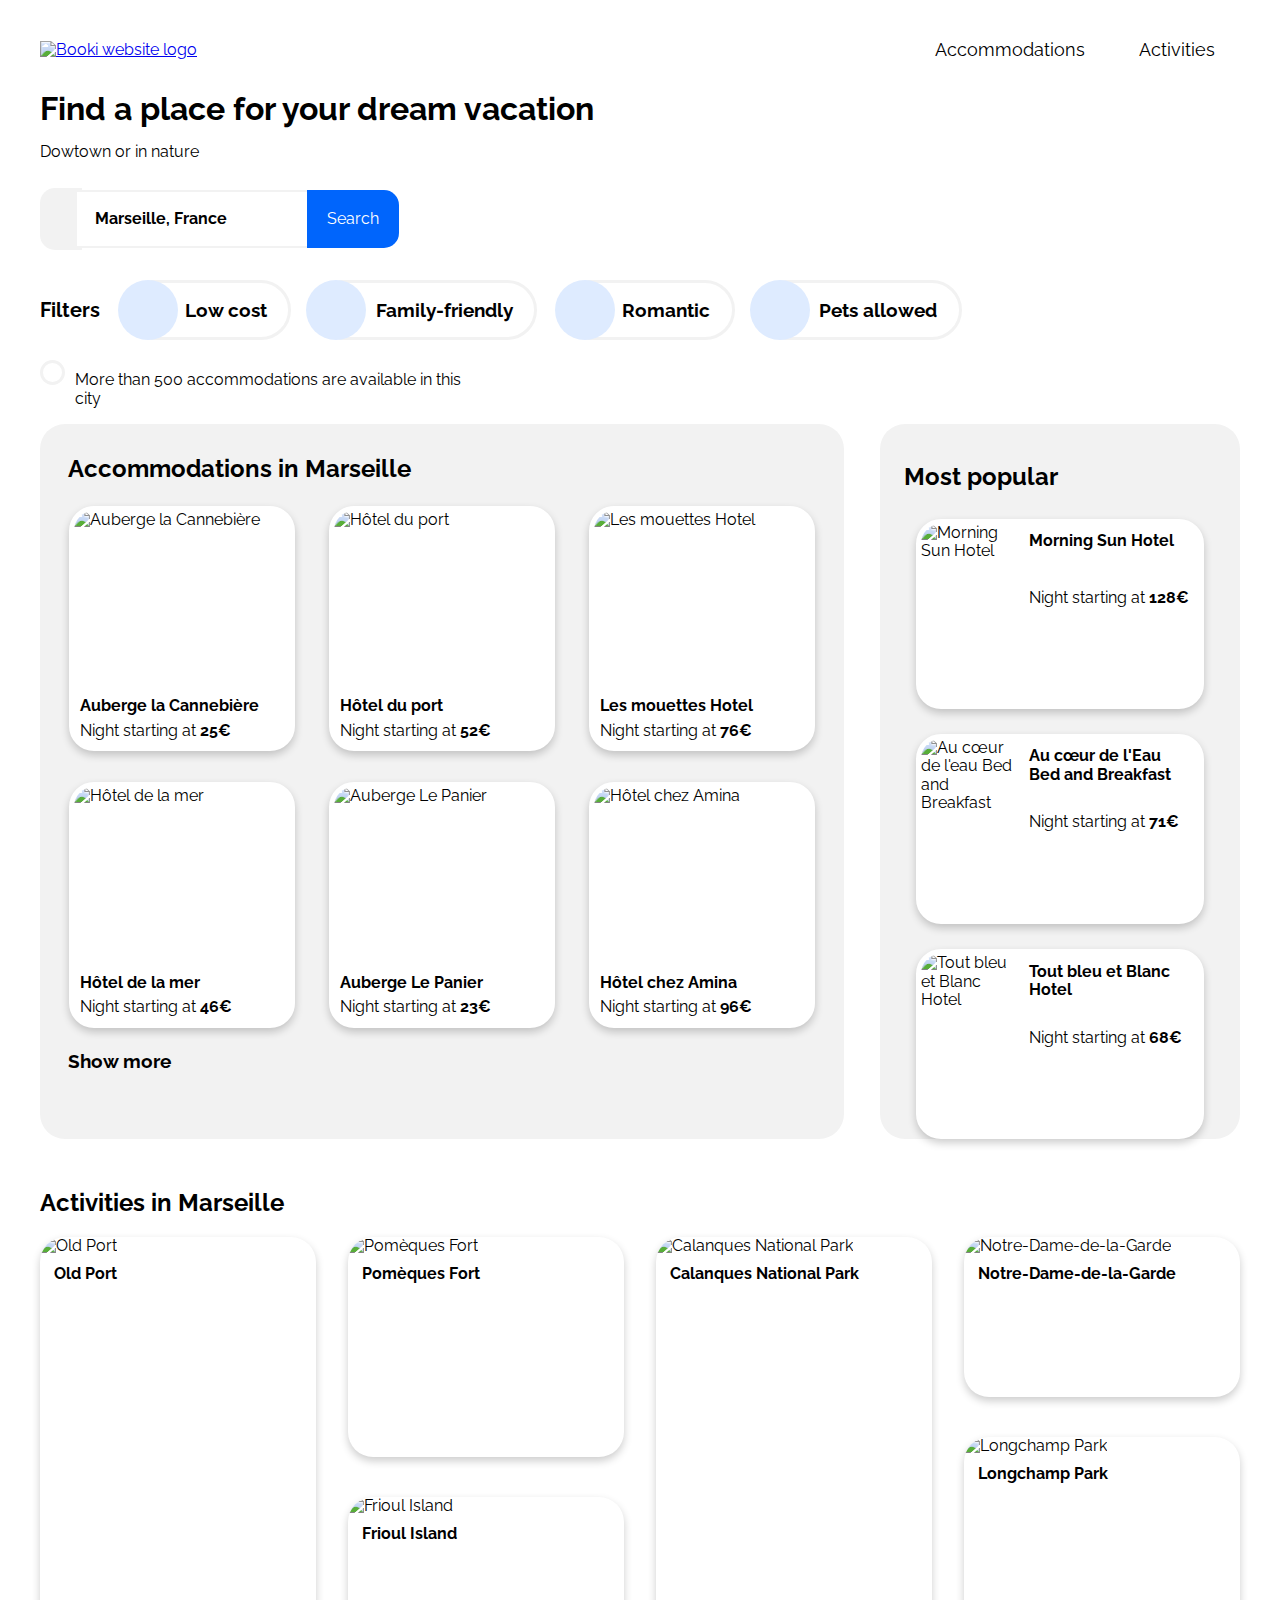
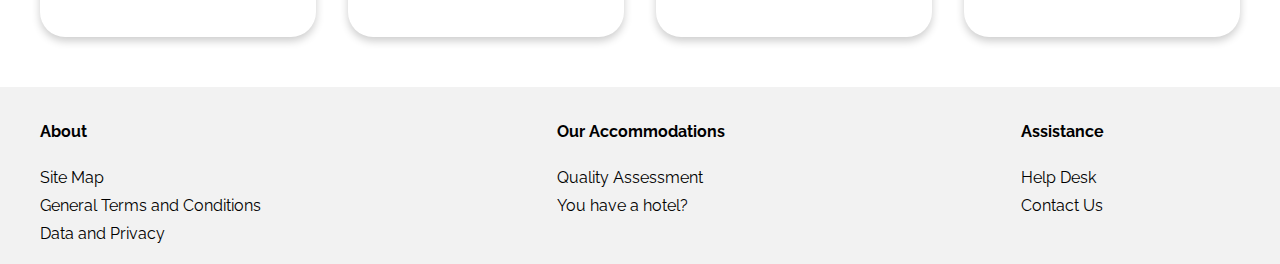
==== commit 85d9fe9a: "Adjusted mobile styles" ====
--- a/index.html
+++ b/index.html
@@ -219,7 +219,7 @@
             <div class="popular-card">
               <img src="images/aw-creative-VGs8z60yT2c-unsplash.jpg" alt="Au cœur de l'eau Bed and Breakfast">
               <div class="popular-container">
-                <h4>Au cœur de l'eau Bed and Breakfast</h4>
+                <h4>Au cœur de l'Eau Bed and Breakfast</h4>
                 <p>Night starting at <strong>71€</strong></p>
                 <div class="stars">
                   <i class="fas fa-star"></i>
--- a/css/style.css
+++ b/css/style.css
@@ -10,6 +10,16 @@
 
 * {
   font-family: 'Raleway', sans-serif;
+}
+
+@media (min-width: 768px) and (max-width: 992px) {
+  h4 {
+    font-size: 14px;
+  }
+
+  p {
+    font-size: 14px;
+  }
 }
 
 /*-- logo + Navigation --*/
@@ -59,14 +69,21 @@
   nav a {
       text-decoration: none;
       border-bottom: 3px solid #F2F2F2;
+      font-size: 16px;
   }
 
   nav a:nth-child(1) {
-      padding: 0 20px 10px;
+      padding: 0 25px 10px;
   }
   
   nav a:nth-child(2) {
-      padding: 0 30px 10px;
+      padding: 0 55px 10px;
+  }
+}
+
+@media(max-width: 370px) {
+  nav a {
+    font-size: 14px;
   }
 }
 
@@ -87,6 +104,18 @@
 
 .search {
   margin: 0 40px;
+}
+
+@media(max-width: 768px) {
+  .search {
+    margin: 0 30px;
+  }
+}
+
+@media(max-width: 370px) {
+  .search {
+    margin: 0 20px;
+  }
 }
 
 h1 {
@@ -136,7 +165,7 @@
 
 @media(max-width: 768px) {
   form input {
-      padding: 14px 9px;
+      padding: 14px 7px;
       font-size: 15px;
       bottom: 1px;
       width: 70%;
@@ -194,7 +223,13 @@
   .filters {
       flex-direction: column;
       align-items: flex-start;
-      margin: 0px 40px;
+      margin: 20px 30px 0;
+  }
+}
+
+@media(max-width: 370px) {
+  .filters {
+      margin: 20px 20px 0;
   }
 }
 
@@ -214,27 +249,44 @@
   }
   .filters-row div:nth-child(1) {
       order: 1;
-      width: 40%;
+      width: 130px;
   }
   .filters-row div:nth-child(2) {
       order: 3;
-      width: 55%;
+      width: 175px;
   }
   .filters-row div:nth-child(3) {
       order: 2;
-      width: 45%;
+      width: 155px;
   }
   .filters-row div:nth-child(4) {
       order: 4;
-      width: 65%;
+      width: 195px;
+  }
+}
+
+@media(max-width: 370px) {
+  .filters-row div:nth-child(1) {
+      width: 109px;
+  }
+  .filters-row div:nth-child(2) {
+      width: 160px;
+  }
+  .filters-row div:nth-child(3) {
+      width: 111px;
+  }
+  .filters-row div:nth-child(4) {
+      width: 175px;
   }
 }
 
 .filters-col {
   display: flex;
   flex-flow: row wrap;
+  align-content: center;
   align-items: center;
-  border: 4px solid #F2F2F2;
+  height: 60px;
+  border: 3px solid #F2F2F2;
   border-radius: 50px;
   margin: 0 0 0 2%;
   padding: 0 2% 0 0;
@@ -250,7 +302,7 @@
   .filters-col {
       margin: 0 4% 4% 0;
       padding: 0;
-      height: 50px;
+      height: 45px;
   }
 }
 
@@ -258,9 +310,21 @@
   margin-left: 5%;
 }
 
-@media(max-width: 768px) {
+@media(max-width: 992px) {
   .filters-col h3 {
       font-size: 15px;
+  }
+}
+
+@media(max-width: 768px) {
+  .filters-col h3 {
+      font-size: 15px;
+  }
+}
+
+@media(max-width: 370px) {
+  .filters-col h3 {
+      font-size: 14px;
       margin: 0;
   }
 }
@@ -287,6 +351,13 @@
   }
 }
 
+@media(max-width: 370px) {
+  .filters-col i {
+      height: 40px;
+      width: 40px;
+  }
+}
+
 .filters-col:hover{
   background-color: #F2F2F2;
 }
@@ -316,7 +387,7 @@
   }
 
   .info p {
-      margin: -5% 0 0 10%;
+      margin: -5% 0 0 15%;
   }
 }
 
@@ -367,6 +438,12 @@
 
 .acc-mars h3 {
   margin: 1% 0 35% 2%;
+}
+
+@media(max-width: 992px) {
+  .acc-mars h3 {
+      margin: 3% 0 33% 2%;
+  }
 }
 
 @media(max-width: 768px) {
@@ -475,6 +552,7 @@
 @media(max-width: 768px) {
   aside {
       border-radius: 0;
+      margin-bottom: 5%;
       width: 100%;
   }
 }
@@ -497,17 +575,35 @@
   margin: 7% -7% -3% -7%;
 }
 
+@media(max-width: 992px) {
+  .pop-head {
+    margin: 5% -7% -7% -7%;
+  }
+}
+
+@media(max-width: 768px) {
+  .pop-head {
+    margin: 5% -7% -3% -7%;
+  }
+}
+
 .pop-head a {
   color: black;
 }
 
 .pop-head h2 {
-  margin: 0 20% 0 0;
+  margin: 0 15% 0 0;
 }
 
 @media(max-width: 992px) {
   .pop-head h2 {
     margin: 0 1% 0 0;
+  }
+}
+
+@media(max-width: 768px) {
+  .pop-head h2 {
+    margin: 0 15% 0 0;
   }
 }
 
@@ -538,7 +634,8 @@
 @media(max-width: 992px) {
   .popular-card {
       width: 88%;
-      height: 175px;
+      height: 165px;
+      margin-top: 9%;
   }
 }
 
@@ -546,6 +643,7 @@
   .popular-card {
       width: 90%;
       height: auto;
+      margin-top: 5%;
   }
 }
 
@@ -575,12 +673,29 @@
 .popular-container {
   display: flex;
   flex-direction: column;
-  justify-content: space-evenly;
-  margin: 0 0 0 4%;
+  justify-content: space-between;
+  margin: 3% 0 3% 4%;
 }
 
 .popular-container h4 {
-  margin: 1% 1%;
+  margin: 0;
+  width: 165px;
+}
+
+@media(max-width: 992px) {
+  .popular-container h4 {
+      width: auto;
+  }
+}
+
+.popular-container p {
+  margin: -15px 0 30px 0;
+}
+
+@media(max-width: 370px) {
+  .popular-container p {
+    margin: 5px 0 30px 0;
+  }
 }
 
 #bnb-grey {
@@ -600,7 +715,7 @@
 @media(max-width: 768px) {
   .activities {
       margin: 10% 0 0 0;
-      height: 1760px;
+      height: 1985px;
   }
 }
 
@@ -626,7 +741,7 @@
 }
 
 .act-mars h4 {
-  margin: 2% 0 0 5%;
+  margin: 10px 0 0 5%;
 }
 
 .port {
@@ -839,7 +954,7 @@
 
 @media(max-width: 768px) {
   footer {
-    margin-top: 35%;
+    flex-direction: column;
   }
 }
 
